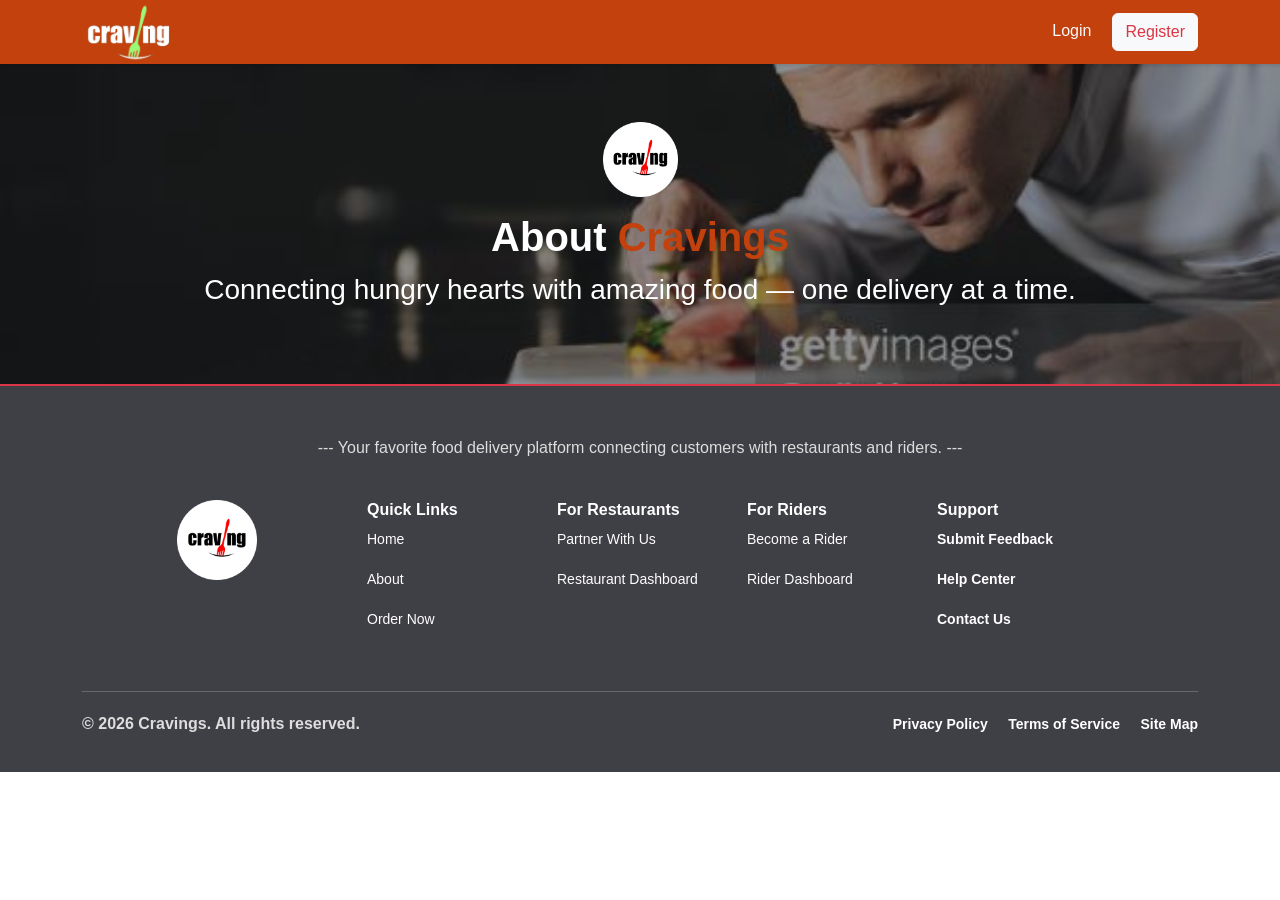
==== about.html @ db8d38db "Refactor code structure for improved readability and maintainability" ====
<!DOCTYPE html>
<html lang="en">
<head>
    <meta charset="UTF-8">
    <meta name="viewport" content="width=device-width, initial-scale=1.0">
      <title>Cravings</title>

    <!-- Bootstrap -->
    <link href="https://cdn.jsdelivr.net/npm/bootstrap@5.3.8/dist/css/bootstrap.min.css" rel="stylesheet">
    <link rel="stylesheet" href="https://cdn.jsdelivr.net/npm/bootstrap-icons@1.13.1/font/bootstrap-icons.min.css">

    <!-- Your CSS -->
    <link rel="stylesheet" href="style.css">
</head>
<body>
 <header class="navbar-custom sticky-top ">
  
  <div class="container d-flex justify-content-between align-items-center ">

    <!-- Logo -->
    <div class="logo">
      <img src="cravings.png" alt="logo" height="40">
    </div>

    <!-- Buttons -->
    <div class="auth-buttons">
      <a href="login.html"  class="btn btn-outline-light border-0 me-1">
        Login
      </a>

      <a href="register.html" class="btn btn-light text-danger">
        Register
      </a>
    </div>

  </div>

</header>
<section>

<!-- HERO SECTION -->
<div class="d-flex align-items-center justify-content-center text-center text-white"
     style="height:320px;
            background:url('getty.jpg') center/cover no-repeat;
            position:relative;">

    <!-- Overlay (optional) -->
    <div class="position-absolute top-0 start-0 w-100 h-100 bg-dark opacity-50"></div>

    <!-- CONTENT -->
    <div class="position-relative">

        <!-- ICON -->
        <div class=" icon2 d-flex align-items-center justify-content-center mb-3 mx-auto rounded-circle"
             style="width: 100px; ">
            <img src="footer.png" class="imageabout w-75">
        </div>

        <!-- HEADING -->
        <h1 class="fw-bold fs-1">
            About <span class="text">Cravings</span>
        </h1>

        <!-- TEXT -->
        <p class="small fs-3">
            Connecting hungry hearts with amazing food — one delivery at a time.
        </p>

    </div>

</div>

<section class="border border-danger">
    <div>

    </div>
</section>




<footer class="footer">
  <div class="container">

    <div class="row justify-content-center">
         <div class="text-center mb-4">
        <p>--- Your favorite food delivery platform connecting customers with restaurants and riders. ---</p>
      </div>

      <!-- Logo -->
      <div class="col-md-2 mb-4">
        <img src="footer.png" alt="footer-logo" width="80">
      </div>
     

      <!-- Quick Links -->
      <div class="col-md-2 mb-4">
        <h6><b>Quick Links</b></h6>
        <p><a href="index.html">Home</a></p>
        <p><a href="about.html">About</a></p>
        <p><a href="order-now.html">Order Now</a></p>
      </div>

      <!-- Restaurants -->
      <div class="col-md-2 mb-4">
        <h6><b>For Restaurants</b></h6>
        <p><a href="#">Partner With Us</a></p>
        <p><a href="#">Restaurant Dashboard</a></p>
      </div>

      <!-- Riders -->
      <div class="col-md-2 mb-4">
        <h6><b>For Riders</b></h6>
        <p><a href="#">Become a Rider</a></p>
        <p><a href="#">Rider Dashboard</a></p>
      </div>

      <!-- Support -->
      <div class="col-md-2 mb-4">
        <h6><b>Support<b></b></h6>
        <p><a href="#">Submit Feedback</a></p>
        <p><a href="#">Help Center</a></p>
        <p><a href="#">Contact Us</a></p>
      </div>

    </div>

    
    <!-- Divider -->
    <hr class="line">
    

    <!-- Bottom Row -->
    <div class=" footer-link d-flex justify-content-between footer-bottom">
      <p>© 2026 Cravings. All rights reserved.</p>

      <div>
        <a href="privacy-policy.html" class="me-3">Privacy Policy</a>
        <a href="terms-of-service.html" class="me-3">Terms of Service</a>
        <a href="sitemap.html">Site Map</a>
      </div>
    </div>

  </div>
</footer>








    <!-- Bootstrap JS -->
<script src="https://cdn.jsdelivr.net/npm/bootstrap@5.3.8/dist/js/bootstrap.bundle.min.js"></script>
    
</body>
</html>
---- style.css ----
/* Navbar */
:root {
  --color-primary: #c2410c; /* Brand orange-red */
  --color-primary-content: #ffffff; /* Text on primary background */
  --color-secondary: #6b7280; /* Muted gray text */
  --color-neutral: #3f3f46; /* Dark sections (footer, bars) */
  --color-neutral-content: #f4f4f5; /* Text on dark backgrounds */
  --color-base-100: #fff8f1; /* Warm white page background */
  --color-base-200: #f5ede5; /* Slightly darker warm white */
  --color-base-300: #e7d9c9; /* Borders and dividers */
  --color-base-content: #2d1b10; /* Default dark text */
  --color-error: #ef4444; /* Red for error states */
  --color-success: #22c55e; /* Green for success states */
}

* {
  margin: 0;
  padding: 0;
  font-family: "Inter", sans-serif;

}
.navbar-custom {
  display: flex;
  padding: 10px 40px;
  background: var(--color-primary);
  box-shadow: 0 2px 3px rgba(0, 0, 0, 0.1);
  height: 64px;
}

.logo img {
  margin-right: 40px;
  height: 60px;
}
#logoImagew {
  height: 56px;
}
.auth-buttons {
  display: flex;
  gap:5px;
}
#box2card {
  background: #fff8f1;
}
#cardhover {
  div {
    div {
      transition:
        transform 0.3s ease,
        box-shadow 0.3s ease;
      cursor: pointer;
    }
    div:hover {
      transform: scale(1.01); /* slight zoom */
      box-shadow: 0 10px 25px rgba(0, 0, 0, 0.2);
    }
  }
}
/* #starcard {
  div {
    div {
      background: #fff8f1;
    }
  }
} */
#star1,
#star2,
#star3 {
  background: #fff8f1;
  transition:
    transform 0.3s ease,
    box-shadow 0.3s ease;
  cursor: pointer;
}

#star1:hover,
#star2:hover,
#star3:hover {
  transform: scale(1.01); 
  box-shadow: 0 10px 25px rgba(0, 0, 0, 0.2);
}

/* ===================== HERO SECTION ===================== */
.hero {
  position: relative;
  height: 90vh;
  overflow: hidden;
  display: flex;
  align-items: center;
  justify-content: center;
}

.hero-img {
  width: 100%;
  height: 100%;
  object-fit: cover;
}

/* overlay */
.overlay {
  position: absolute;
  width: 100%;
  height: 100%;
  background: rgba(0, 0, 0, 0.5);
}

/* content */
.hero-content {
  position: absolute;
  top: 50%;
  left: 50%;
  transform: translate(-50%, -50%);
  color: white;
  text-align: center;
  max-width: 700px;
}

.hero-content h1 {
  font-size: 3rem;
  font-weight: bold;
}

.hero-content p {
  margin-top: 10px;
  color: #ddd;
}

/* buttons */
.btn-orange {
  background-color: var(--color-primary);
  color: white;
  border: none;
}

.btn-orange:hover {
  background-color: #e55a00;
}

/* search */
.search-box {
  width: 100vh;
  border-radius: 10px;
  padding: 5px;
}

.search-box input {
  border: none;
  padding: 5px;
}

/* ===================== FEATURED SECTION ===================== */
.featured {
  background:linear-gradient(180deg, var(--color-primary), var(--color-primary-content)); /* base-200 */
}

/* cards */
.card {
  border: none;
  border-radius: 16px;
  overflow: hidden;
  width:350px;
  transition: 0.3s ease;
  margin:auto;
}

.card:hover {
  transform: translateY(-6px);
}

/* image wrapper */
.card-img-wrapper {
  position: relative;
}

.card-img-top {
  height: 200px;
  width: 100%;
  object-fit: cover;
}

/* rating on image */
.rating {
  position: absolute;
  top: 10px;
  right: 10px;
  background: var(--color-primary);
  color: white;
  padding: 5px 10px;
  border-radius: 20px;
  font-size: 13px;
}

/* content */
.card-body h5 {
  font-weight: 600;
}

.card-body p {
  font-size: 14px;
  color: #6c757d;
}

/* tags */
.tags span {
  background: #f1f1f1;
  padding: 5px 10px;
  border-radius: 20px;
  margin-right: 5px;
  font-size: 12px;
}

/* button */
.explore-btn {
  background: var(--color-primary);
  color: white;
  border: none;
  border-radius: 10px;
  padding: 10px;
  transition: 0.3s;
}

.explore-btn:hover {
  background: #e55a00;
}

/* ===================== NUMBERS SECTION ===================== */
.box {
  background: white;
  padding: 25px;
  border-radius: 15px;
  box-shadow: 0 5px 15px rgba(0, 0, 0, 0.1);
}

.orange2 {
  color: #aa4d36;
  font-size: 40px;
}

.pink1 {
  color: #cd4d78;
  font-size: 40px;
}

/* ===================== TESTIMONIAL ===================== */
.testimonial-card {
  background: #fff;
  padding: 20px;
  border-radius: 12px;
  box-shadow: 0 4px 10px rgba(0, 0, 0, 0.1);
  height: 100%;
}

.stars {
  color: #f4b400;
}

/* user */
.user-icon {
  width: 45px;
  height: 45px;
  border-radius: 50%;
  display: flex;
  align-items: center;
  justify-content: center;
  color: #fff;
}

.orange {
  background-color: #ff6b35;
}

.pink {
  background-color: #ff5c8d;
}

/* ===================== PARTNER ===================== */
.partner-section {
  background: var(--color-primary);
  color: #fff;
  padding: 50px 20px;
}

.partner-section h2 {
  font-weight: bold;
}

/* ===================== FOOTER ===================== */
.footer {
  background-color: var(--color-neutral);
  color: #ddd;
  padding: 50px 0 20px;
}

.footer h6 {
  color: #fff;
}

.footer a {
  color: #fff;
  text-decoration: none;
  font-size: 14px;
}

.footer a:hover {
  color: var(--color-primary);
}

.footer hr {
  margin: 20px 0;
}


/* ===================== RESPONSIVE ===================== */
@media (max-width: 768px) {
  .hero-content h1 {
    font-size: 2rem;
  }

  .search-box {
    width: 90%;
  }
}
.card-img-top {
    width: 100%;
    height: 160px;
    object-fit: cover;
}
.card {
    margin-bottom: 10px;
}


/* Mobile adjustments */
@media (max-width: 576px) {
    .card-img-top {
        height: 150px;
    }

    .card-body p {
        font-size: 13px;
    }

    .explore-btn {
        font-size: 13px;
        padding: 6px;

    }
    .card {
        max-width: 95%;
        margin: auto;
      }
      .tags {
    display: flex;
    flex-wrap: wrap;
    gap: 5px;
}

.tags span {
    font-size: 12px;
    padding: 2px 6px;
    background: #eee;
    border-radius: 5px;
}
}


@media (max-width: 576px) {
    .box {
        padding: 15px;
    }

    .box h2 {
        font-size: 24px;
    }

    .box h6 {
        font-size: 14px;
    }

    .box p {
        font-size: 13px;
    }
}

@media(max-width:576px)
{

}
/*=======================login section ==================*/
#formbox {
  color: #c2410c;
}

.form-control:focus {
  border-color: #c2410c; /* border color */
  box-shadow: 0 0 0 0.1rem rgba(255, 38, 38,1); /* glow effect */
}
.image-section{
   position: relative;
    height: 100vh;   /* FULL screen height */
    overflow: hidden;
}
.image-section img {
    width: 100%;
    height: 100vh;
    object-fit: cover;
    display: block;
}
/* LOGIN CARD ON IMAGE */
.login-card {
  position: absolute;
  left: 8%;
  top: 10%;
   width: 350px;
  padding: 25px;


  background: white;
  border-radius: 12px;
}

/* Inputs */
.form-control {
  border-radius: 8px;
}

/* Button */
.login-btn {
  background: var(--color-primary);
  color: white;
  border-radius: 8px;
  padding: 10px;
}

.login-btn:hover {
  background: #c24d3f;
}
#box1 {
  height: 80vh;
}

@media (max-width: 576px) {

    .login-card {     
        transform: none;
        margin: 20px auto;
        max-width: 90%;
    }

    .image-section img {
        height: 90vh;
    }

    .login-card h2 {
        font-size: 20px;
    }

    .login-card p {
        font-size: 13px;
    }

    .form-control {
        font-size: 14px;
        padding: 8px;
    }

    .login-btn {
        font-size: 14px;
        padding: 8px;
    }
}
#welcome{
  color:#c24d3f
}
.register-btn{
  color:#c2410c;
  border: 0;
}

/* Section Background */
.register-section {
  background: url('login.jpg') no-repeat center center/cover;
  min-height: 100vh;
  position: relative;
}


/* Card */
.register-card {
  position: relative;
  z-index: 2;
  border-radius: 12px;
}

/* Mobile fix */
@media (max-width: 768px) {
  .right-align {
    justify-content: center !important;
  }
  

  
 
.sitemap-hero{
    position: relative;
    height: 320px;
    background: url('restaurent.avif') center/cover no-repeat;
}

.sitemap-hero::before{
    content:"";
    position:absolute;
    inset:0;
    background:rgba(0,0,0,0.65);
}

/* CENTER CONTENT */
.hero-content1{
   
    position: absolute;
    top: 50%;
    left: 50%;
    transform: translate(-50%, -50%); /* PERFECT CENTER */
    text-align: center;
    z-index: 2;
    color: #fff;
}
.hero-icon i{
    color: #c2410c;
    font-size:50px;
}
.hero-content h1{
    font-weight:700;
    font-size:50px;
}
.hero-content1 span{
  color:#c2410c;
}

.hero-content p{
    opacity:0.85;
    font-size:15px;
}

/* RESPONSIVE TUNING */
@media (max-width:768px){
    .sitemap-hero{
        height:260px;
    }

    .hero-content h1{
        font-size:30px;
    }
}

@media (max-width:576px){
    .sitemap-hero{
        height:220px;
    }

    .hero-content h1{
        font-size:26px;
    }

    .hero-content p{
        font-size:13px;
    }
}
}
.partner-section1{
  text-decoration: none;
  background-color: #c2410c;
  padding:25px;
  
}
.text{
  color:#c2410c
}
.visit{
  text-decoration: none;
}
.list-unstyled{
  color:#c2410c
}
.section-title{
  font-size: 12px;
  color:#c2410c;
}

.sitemap-content{
  background:#e7d9c9;;
}
.icon2{
  color:#c2410c
}
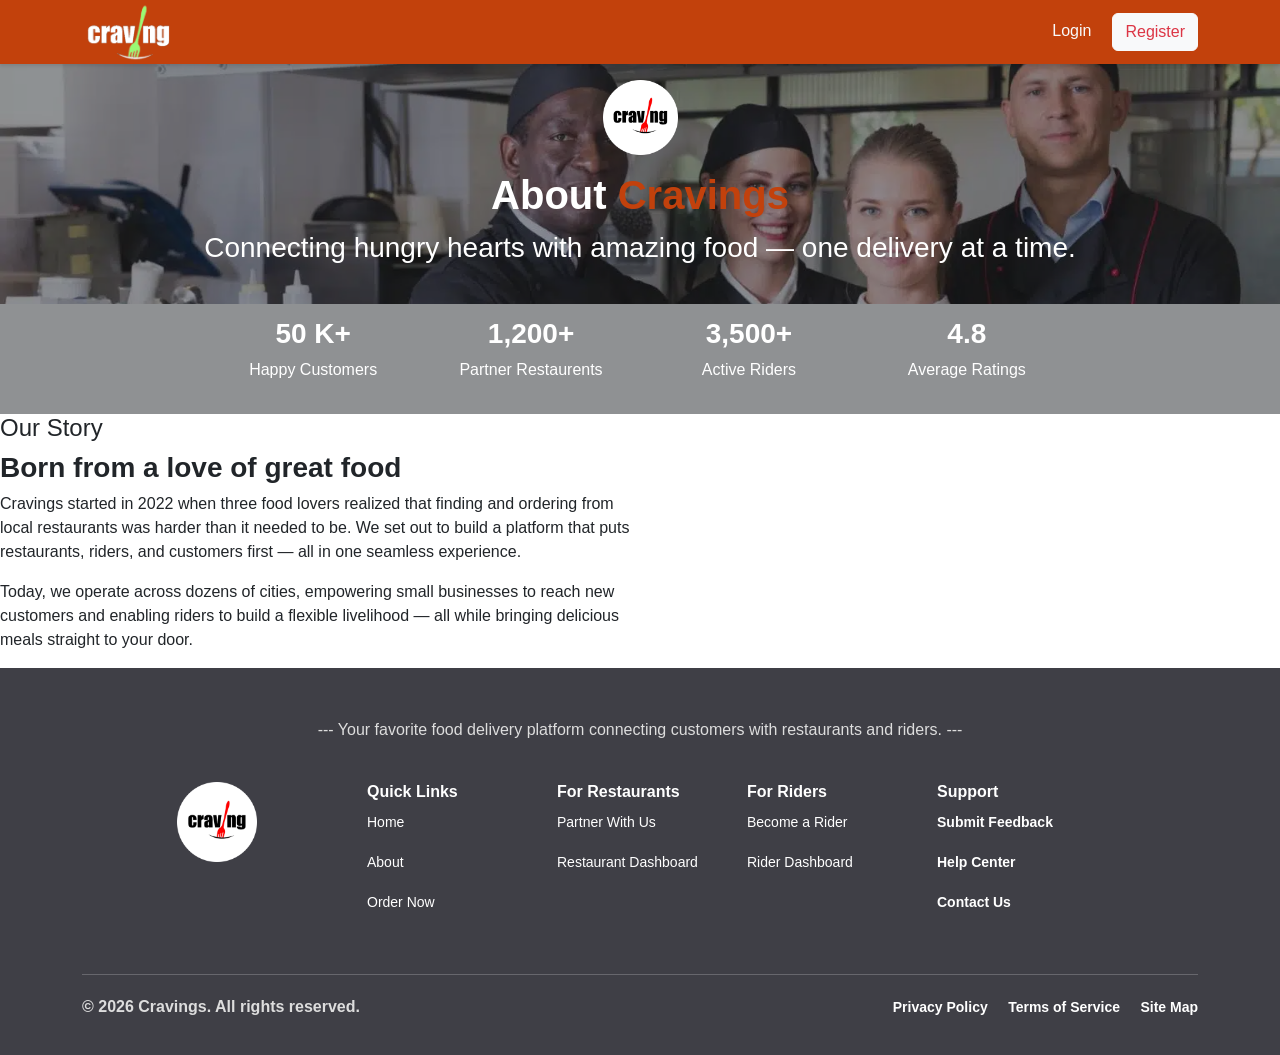
==== commit 7d915c3f: "Refactor code structure for improved readability and maintainability" ====
--- a/about.html
+++ b/about.html
@@ -40,8 +40,8 @@
 
 <!-- HERO SECTION -->
 <div class="d-flex align-items-center justify-content-center text-center text-white"
-     style="height:320px;
-            background:url('getty.jpg') center/cover no-repeat;
+     style="height:350px;
+            background:url('download.png') center/cover no-repeat;
             position:relative;">
 
     <!-- Overlay (optional) -->
@@ -66,15 +66,66 @@
             Connecting hungry hearts with amazing food — one delivery at a time.
         </p>
 
-    </div>
+         <div class="d-flex mt-5 ">
+           <div class="col-lg-3 ">
+            <div class="card3">
+              <h3><b>50 K+</b></h3>
+              <p>Happy Customers</p>
+
+            </div>
+
+           </div>
+
+          <div class="col-lg-3  ">
+            <div class="card3">
+              <h3><b>1,200+</b></h3>
+              <p>Partner Restaurents</p>
+
+            </div>
+
+           </div>
+
+            <div class="col-lg-3 ">
+            <div class="card3">
+              <h3><b>3,500+</b></h3>
+              <p>Active Riders</p>
+
+            </div>
+
+           </div>
+
+            <div class="col-lg-3 ">
+            <div class="card3">
+              <h3><b>4.8</b></h3>
+              <p>Average Ratings</p>
+
+            </div>
+
+           </div>
+
+    </div>
+
+    </div>
+
+    
 
 </div>
 
-<section class="border border-danger">
-    <div>
-
-    </div>
+<section>
+  <div>
+    <div class="col-lg-6">
+      <h4>Our Story</h4>
+      <h3><b>Born from a love of great food</b></h3>
+      <p>Cravings started in 2022 when three food lovers realized that finding and ordering from local restaurants was harder than it needed to be. 
+        We set out to build a platform that puts restaurants, riders, and customers first — all in one seamless experience.</p>
+        <p>Today, we operate across dozens of cities, empowering small businesses to reach new customers and enabling riders to build a 
+          flexible livelihood — all while bringing delicious meals straight to your door.</p>
+          
+    </div>
+  </div>
 </section>
+
+
 
 
 
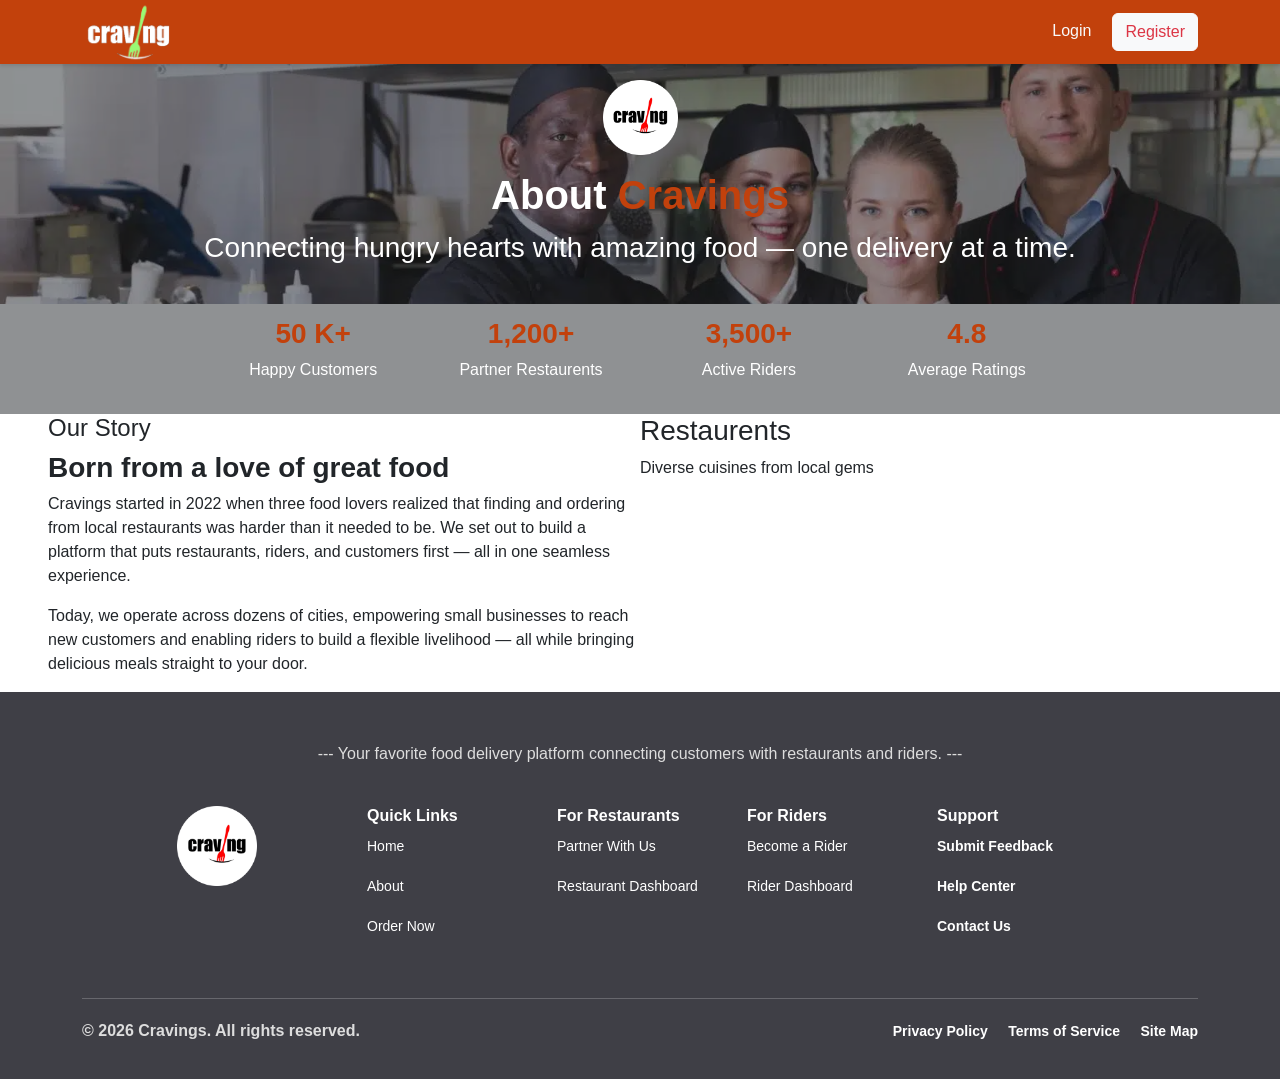
==== commit 552a39f5: "Update about section layout and styles for improved presentation" ====
--- a/about.html
+++ b/about.html
@@ -66,10 +66,10 @@
             Connecting hungry hearts with amazing food — one delivery at a time.
         </p>
 
-         <div class="d-flex mt-5 ">
+         <div class="  d-flex mt-5 ">
            <div class="col-lg-3 ">
             <div class="card3">
-              <h3><b>50 K+</b></h3>
+              <h3 class="cardsm"><b>50 K+</b></h3>
               <p>Happy Customers</p>
 
             </div>
@@ -78,7 +78,7 @@
 
           <div class="col-lg-3  ">
             <div class="card3">
-              <h3><b>1,200+</b></h3>
+              <h3 class="cardsm"><b>1,200+</b></h3>
               <p>Partner Restaurents</p>
 
             </div>
@@ -87,7 +87,7 @@
 
             <div class="col-lg-3 ">
             <div class="card3">
-              <h3><b>3,500+</b></h3>
+              <h3 class="cardsm"><b>3,500+</b></h3>
               <p>Active Riders</p>
 
             </div>
@@ -96,7 +96,7 @@
 
             <div class="col-lg-3 ">
             <div class="card3">
-              <h3><b>4.8</b></h3>
+              <h3 class="cardsm"><b>4.8</b></h3>
               <p>Average Ratings</p>
 
             </div>
@@ -112,7 +112,7 @@
 </div>
 
 <section>
-  <div>
+  <div class="mx-5 d-flex">
     <div class="col-lg-6">
       <h4>Our Story</h4>
       <h3><b>Born from a love of great food</b></h3>
@@ -120,9 +120,32 @@
         We set out to build a platform that puts restaurants, riders, and customers first — all in one seamless experience.</p>
         <p>Today, we operate across dozens of cities, empowering small businesses to reach new customers and enabling riders to build a 
           flexible livelihood — all while bringing delicious meals straight to your door.</p>
-          
-    </div>
-  </div>
+
+    </div>
+
+    <div class="col=lg=6">
+      <div>
+        <div>
+          <i class="bi bi-shop-fill"></i>
+            <h3>Restaurents</h3>
+            <p>Diverse cuisines from local gems</p>
+        </div>
+        <div>
+
+        </div>
+      </div>
+    </div>
+  </div>
+
+  <div >
+    <div>
+      <div>
+
+      </div>
+    </div>
+  </div>
+
+  
 </section>
 
 
--- a/style.css
+++ b/style.css
@@ -590,5 +590,8 @@
   background:#e7d9c9;;
 }
 .icon2{
+  color:#c2410c;
+}
+.cardsm{
   color:#c2410c
 }
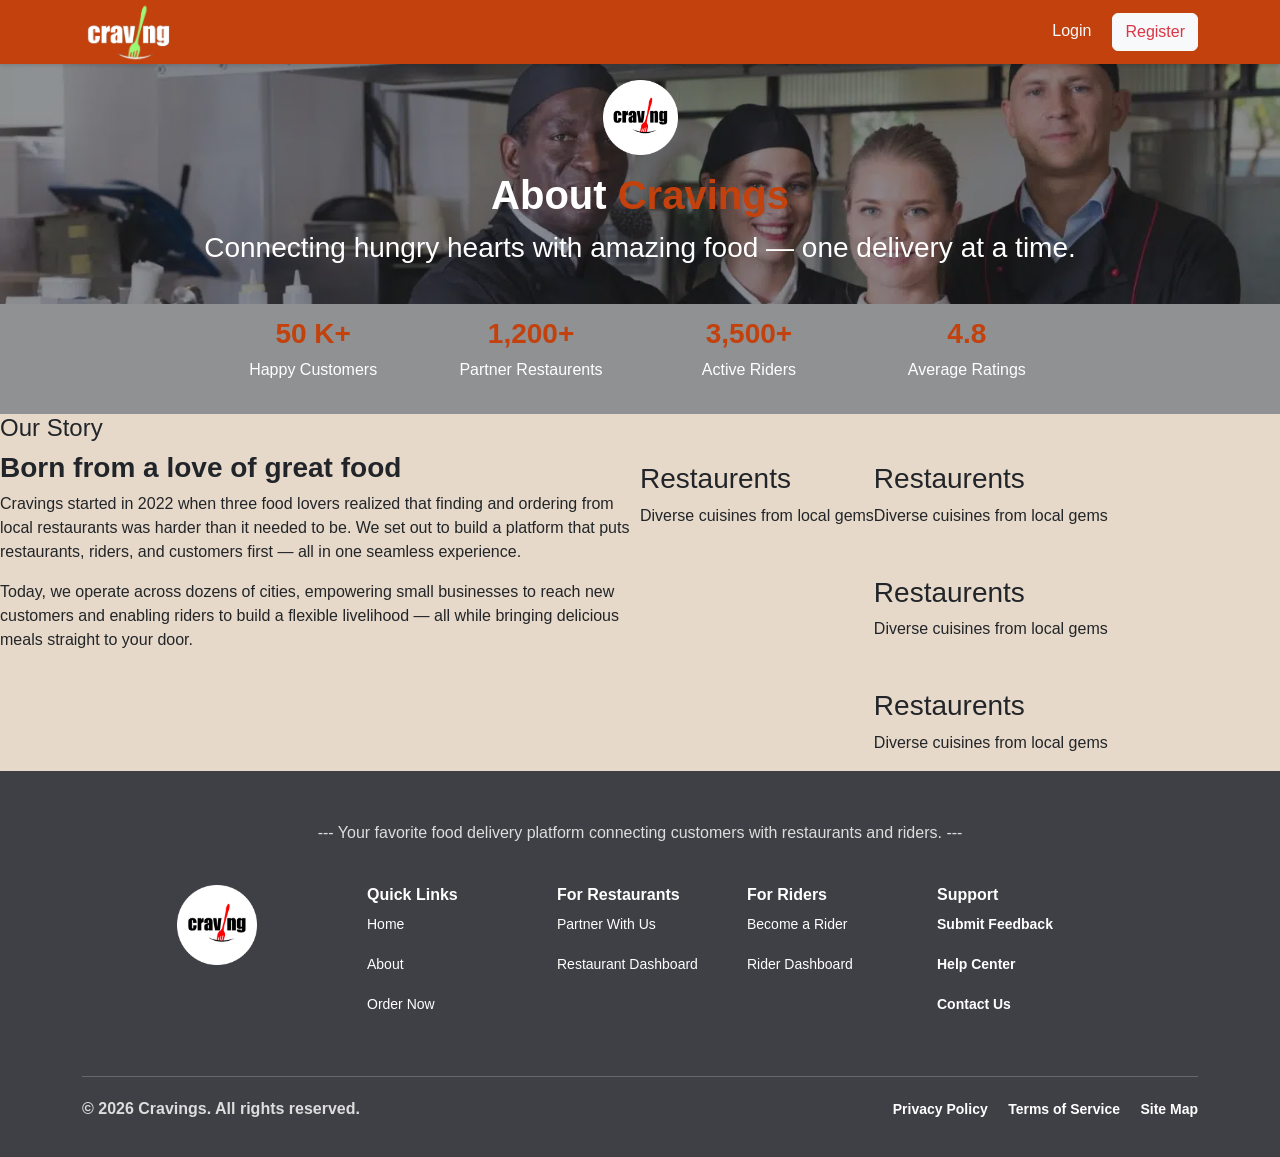
==== commit 4b9be748: "Update about section layout and styles for improved content presentation" ====
--- a/about.html
+++ b/about.html
@@ -112,7 +112,7 @@
 </div>
 
 <section>
-  <div class="mx-5 d-flex">
+  <div class=" update d-flex  ">
     <div class="col-lg-6">
       <h4>Our Story</h4>
       <h3><b>Born from a love of great food</b></h3>
@@ -124,16 +124,29 @@
     </div>
 
     <div class="col=lg=6">
-      <div>
+      <div class="d-flex">
+        <div class="mt-5">
+          <i class="bi bi-shop-fill"></i>
+            <h3>Restaurents</h3>
+            <p>Diverse cuisines from local gems</p>
+        </div>
         <div>
-          <i class="bi bi-shop-fill"></i>
-            <h3>Restaurents</h3>
-            <p>Diverse cuisines from local gems</p>
-        </div>
-        <div>
-
-        </div>
-      </div>
+            <div class="mt-5">
+          <i class="bi bi-shop-fill"></i>
+            <h3>Restaurents</h3>
+            <p>Diverse cuisines from local gems</p>
+        </div>
+         <div class="mt-5">
+          <i class="bi bi-shop-fill"></i>
+            <h3>Restaurents</h3>
+            <p>Diverse cuisines from local gems</p>
+        </div>
+         <div class="mt-5">
+          <i class="bi bi-shop-fill"></i>
+            <h3>Restaurents</h3>
+            <p>Diverse cuisines from local gems</p>
+        </div>
+        </div>
     </div>
   </div>
 
--- a/style.css
+++ b/style.css
@@ -594,4 +594,7 @@
 }
 .cardsm{
   color:#c2410c
+}
+.update{
+  background:#e7d9c9;
 }
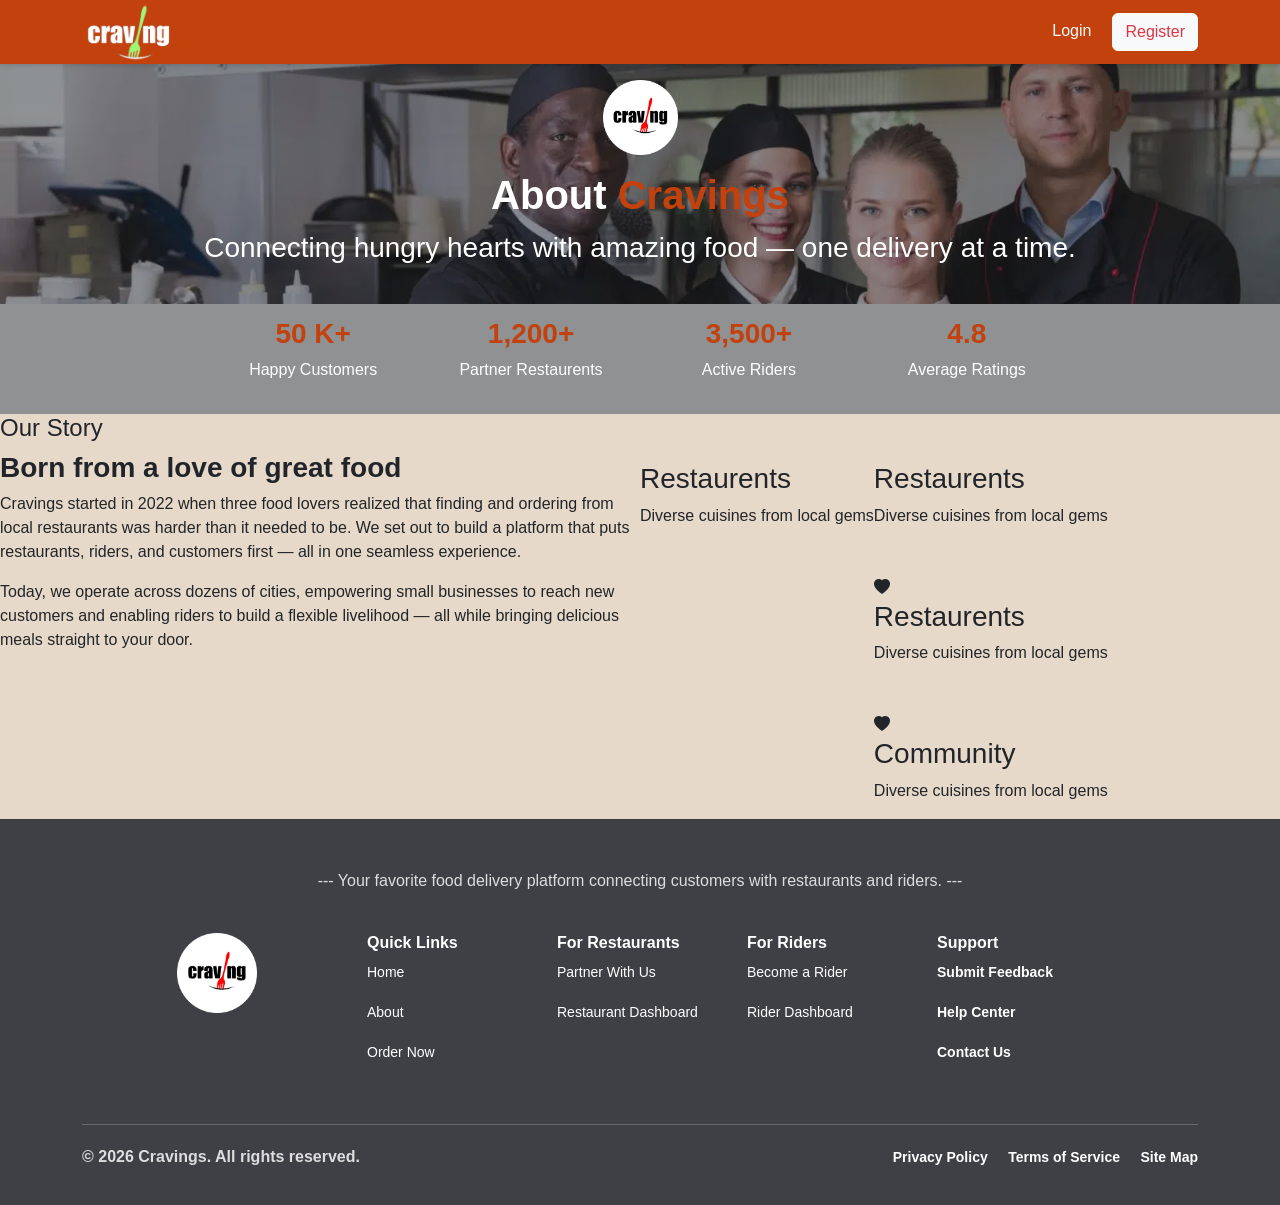
==== commit 1ee4bb23: "Update icons and headings in the about section for improved clarity and engagement" ====
--- a/about.html
+++ b/about.html
@@ -137,13 +137,13 @@
             <p>Diverse cuisines from local gems</p>
         </div>
          <div class="mt-5">
-          <i class="bi bi-shop-fill"></i>
+          <i class="bi bi-heart-fill"></i>
             <h3>Restaurents</h3>
             <p>Diverse cuisines from local gems</p>
         </div>
          <div class="mt-5">
-          <i class="bi bi-shop-fill"></i>
-            <h3>Restaurents</h3>
+          <i class="bi bi-heart-fill"></i>
+            <h3>Community</h3>
             <p>Diverse cuisines from local gems</p>
         </div>
         </div>
